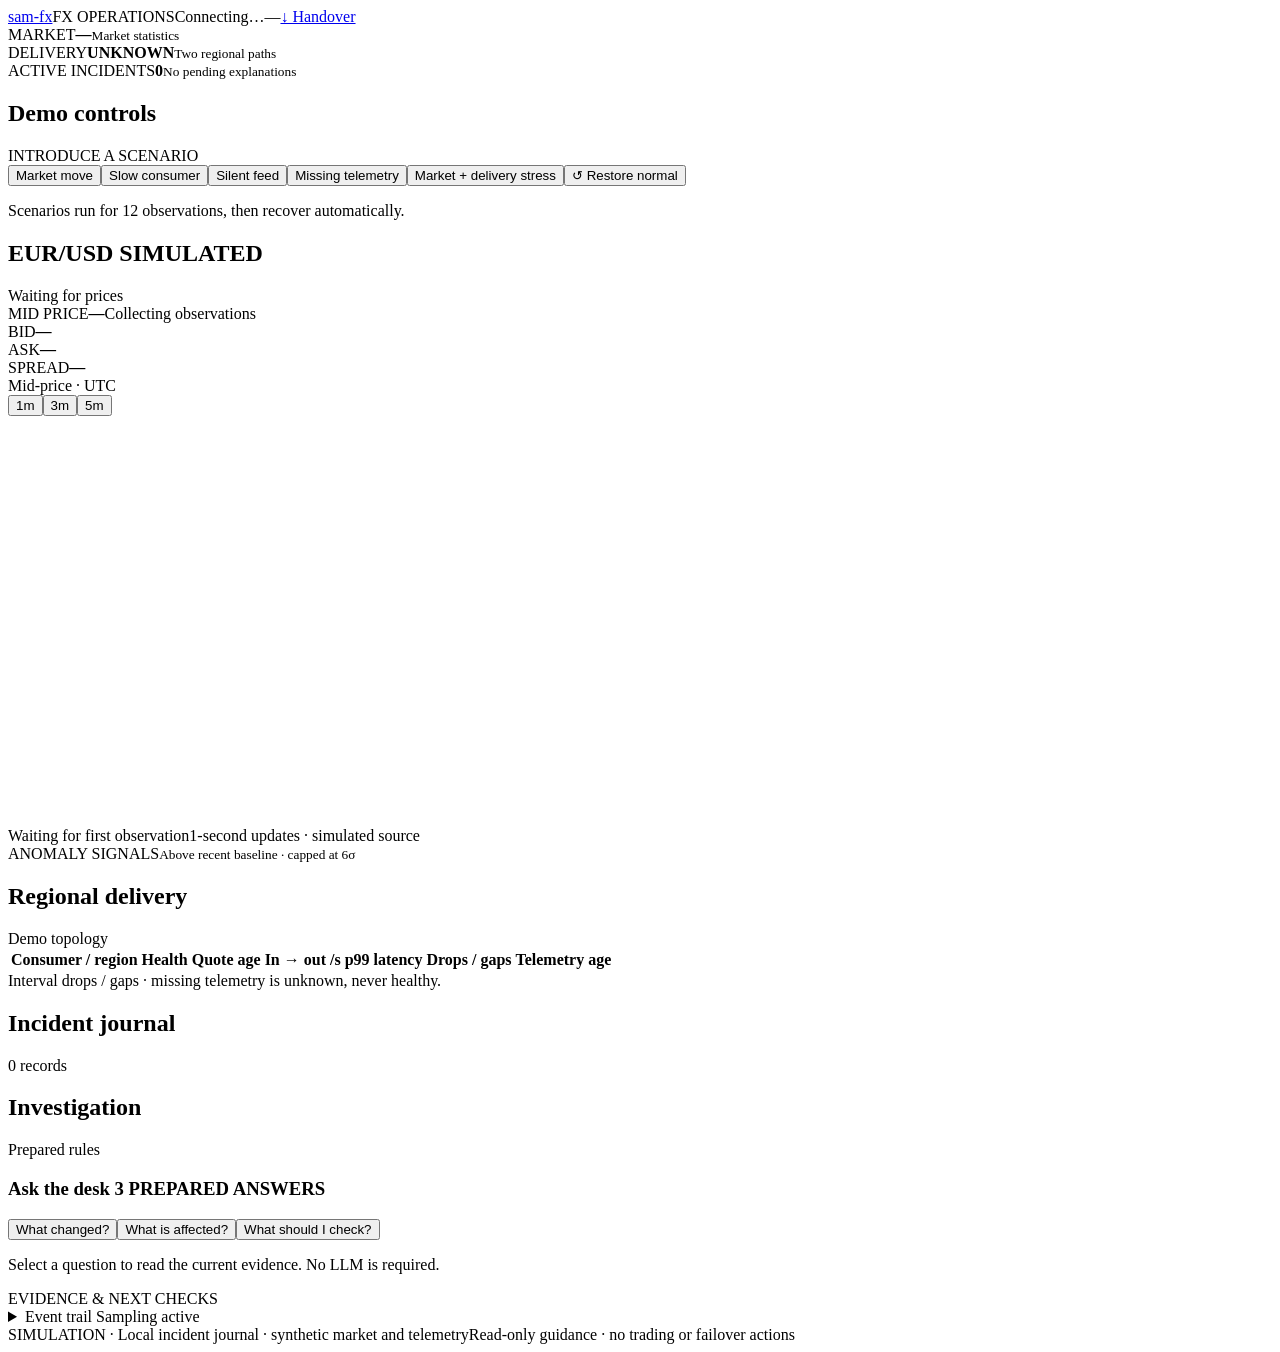
==== web/index.html @ f9de7f15 "Center operations dashboard on an updating FX price curve" ====
<!doctype html>
<html lang="en">
<head><meta charset="utf-8"><meta name="viewport" content="width=device-width,initial-scale=1"><title>sam-fx · operations</title><link rel="stylesheet" href="/assets/styles.css"><script src="/assets/chart.js" defer></script><script src="/assets/app.js" defer></script></head>
<body>
<header><a href="/" class="brand">sam-fx</a><span class="desk">FX OPERATIONS</span><span class="connection" id="connection">Connecting…</span><time id="clock">—</time><a class="button export" href="/api/handover" download>↓ Handover</a></header>
<main>
<div class="summary"><section><span class="label">MARKET</span><strong id="market-status">—</strong><small>Market statistics</small></section><section><span class="label">DELIVERY</span><strong id="service-status">UNKNOWN</strong><small>Two regional paths</small></section><section><span class="label">ACTIVE INCIDENTS</span><strong id="incident-count">0</strong><small id="investigations">No pending explanations</small></section></div>
<section class="scenarios panel" aria-label="Demo controls"><div class="scenario-heading"><h2>Demo controls</h2><span class="label">INTRODUCE A SCENARIO</span></div><div class="buttons"><button data-scenario="market">Market move</button><button data-scenario="infrastructure">Slow consumer</button><button data-scenario="feed_loss">Silent feed</button><button data-scenario="telemetry_loss">Missing telemetry</button><button data-scenario="capacity">Market + delivery stress</button><button id="recover" class="quiet">↺ Restore normal</button></div><p id="scenario-status" role="status">Scenarios run for 12 observations, then recover automatically.</p></section>
<div class="workspace">
<div class="market-column">
<section class="panel price-panel" aria-labelledby="price-title">
<div class="section-head"><h1 id="price-title">EUR/USD <span class="tag">SIMULATED</span></h1><span id="chart-status">Waiting for prices</span></div>
<div class="price-header"><div class="last-price"><span class="label">MID PRICE</span><strong id="mid">—</strong><span id="price-change">Collecting observations</span></div><div class="quotes"><div><span class="label">BID</span><strong id="bid">—</strong></div><div><span class="label">ASK</span><strong id="ask">—</strong></div><div><span class="label">SPREAD</span><strong id="spread">—</strong></div></div></div>
<div class="chart-toolbar"><span>Mid-price <span class="line-key"></span><span class="chart-unit"> · UTC</span></span><div class="buttons" aria-label="Chart time window"><button data-window="60" aria-pressed="false">1m</button><button data-window="180" aria-pressed="false">3m</button><button data-window="300" aria-pressed="true">5m</button></div></div>
<div class="chart-wrap"><svg id="chart" viewBox="0 0 900 290" role="img" aria-labelledby="chart-title chart-description"><title id="chart-title">Updating simulated EUR/USD mid-price</title><desc id="chart-description">One-second observations, last five minutes. Price history builds as the demo runs.</desc><defs><linearGradient id="price-fill" x1="0" y1="0" x2="0" y2="1"><stop offset="0%" stop-color="#00dcaa" stop-opacity=".13"/><stop offset="100%" stop-color="#00dcaa" stop-opacity="0"/></linearGradient></defs><g id="chart-grid"></g><path id="price-area" fill="url(#price-fill)"/><path id="price-path" fill="none" stroke="#00dcaa" stroke-width="1.8" vector-effect="non-scaling-stroke"/><g id="chart-last"></g><g id="chart-crosshair" hidden></g></svg><div id="chart-tooltip" role="status" hidden></div></div>
<div class="chart-footer"><span id="window-range">Waiting for first observation</span><span id="chart-coverage">1-second updates · simulated source</span></div>
<div class="signals"><div class="signals-title"><span class="label">ANOMALY SIGNALS</span><small>Above recent baseline · capped at 6σ</small></div><div id="stats"></div></div>
</section>
<section class="panel services"><div class="section-head"><h2>Regional delivery</h2><span>Demo topology</span></div><div class="table-scroll"><table><thead><tr><th>Consumer / region</th><th>Health</th><th>Quote age</th><th>In → out /s</th><th>p99 latency</th><th>Drops / gaps</th><th>Telemetry age</th></tr></thead><tbody id="services"></tbody></table></div><div class="table-note">Interval drops / gaps · missing telemetry is unknown, never healthy.</div></section>
<section class="panel incident-panel"><div class="section-head"><h2>Incident journal</h2><span id="journal-count">0 records</span></div><div id="incidents" class="incident-list"></div></section>
</div>
<aside class="panel investigation"><div class="section-head"><h2>Investigation</h2><span id="explanation-mode">Prepared rules</span></div><div class="chat"><h3>Ask the desk <span class="tag">3 PREPARED ANSWERS</span></h3><div class="buttons"><button data-question="changed">What changed?</button><button data-question="impact">What is affected?</button><button data-question="next">What should I check?</button></div><p id="chat-answer" aria-live="polite">Select a question to read the current evidence. No LLM is required.</p></div><div class="evidence-heading label">EVIDENCE & NEXT CHECKS</div><div id="evidence" class="evidence"></div></aside>
</div>

<details class="panel activity"><summary>Event trail <span id="timing">Sampling active</span></summary><ol id="timeline"></ol></details>
<footer><span>SIMULATION · Local incident journal · synthetic market and telemetry</span><span>Read-only guidance · no trading or failover actions</span></footer><p class="error" id="error" role="alert" hidden></p>
</main></body></html>
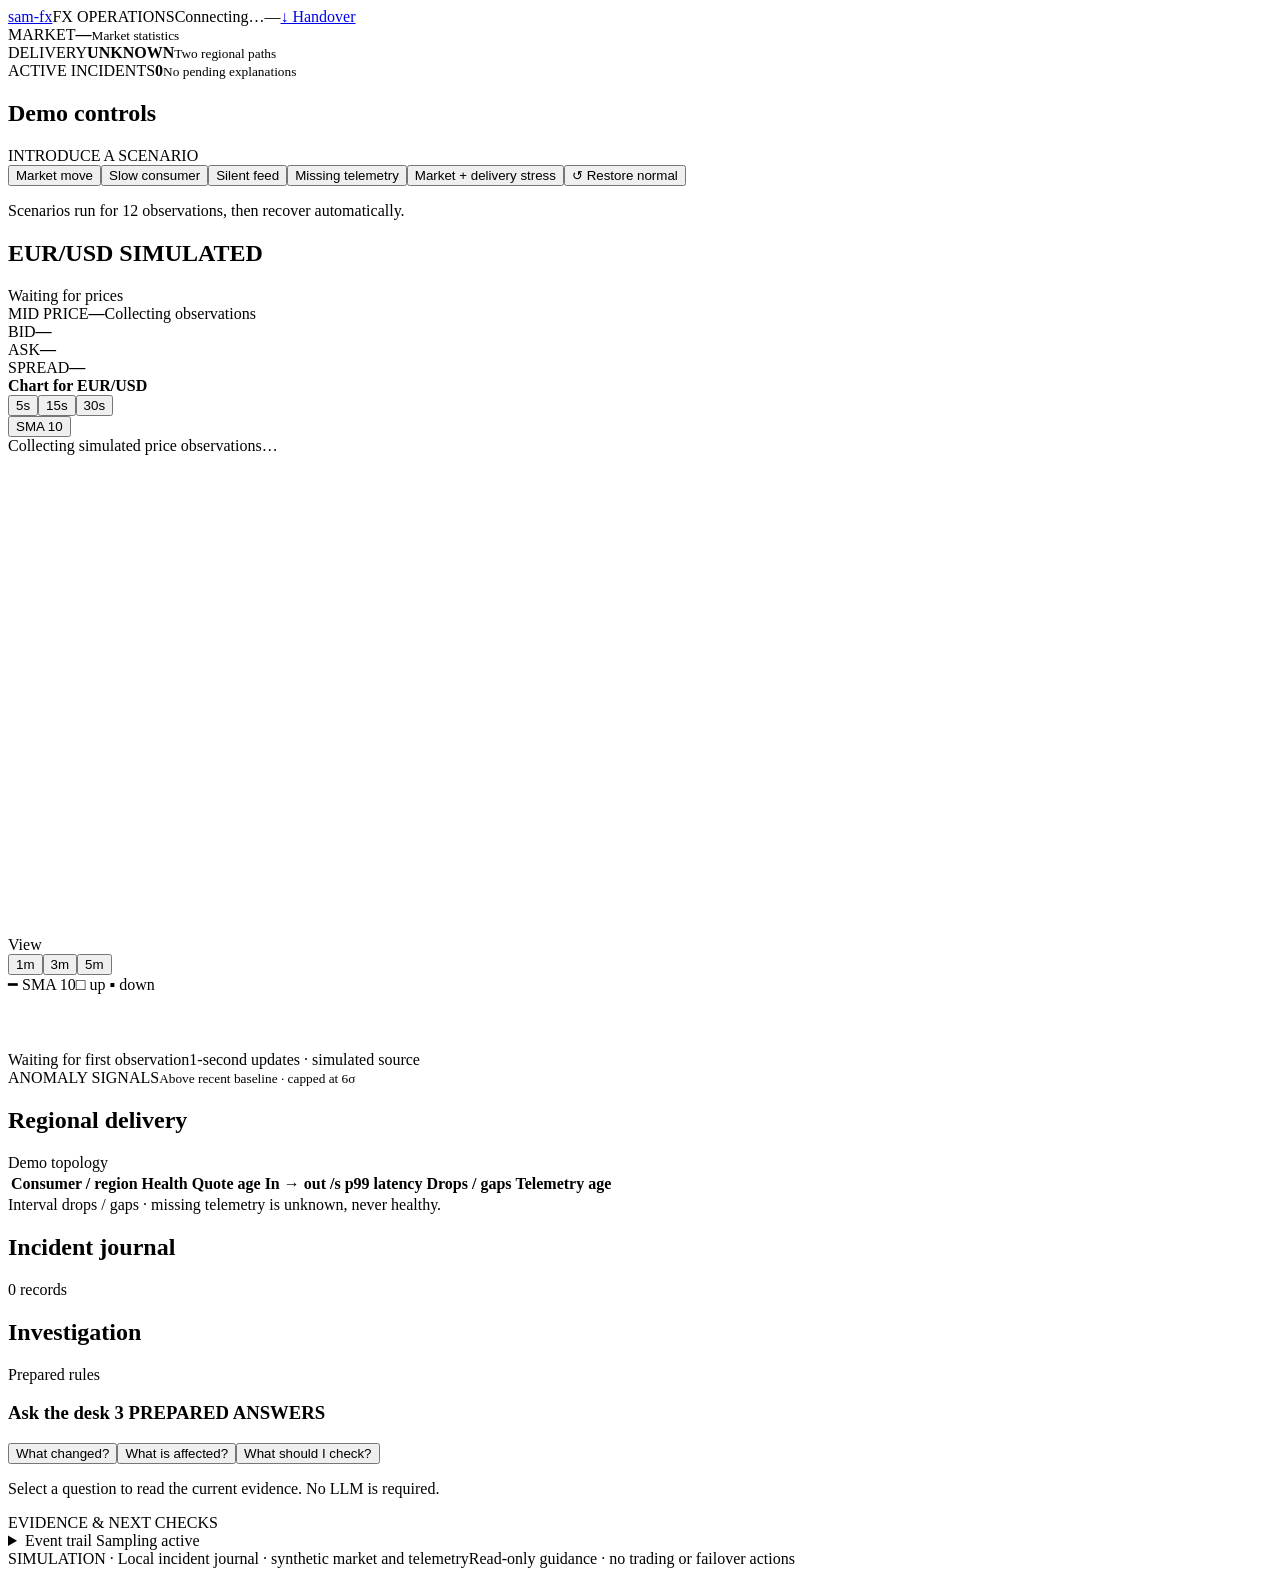
==== commit 6f972be3: "Style FX chart with blue OHLC candles and a compact trading toolbar" ====
--- a/web/index.html
+++ b/web/index.html
@@ -11,8 +11,13 @@
 <section class="panel price-panel" aria-labelledby="price-title">
 <div class="section-head"><h1 id="price-title">EUR/USD <span class="tag">SIMULATED</span></h1><span id="chart-status">Waiting for prices</span></div>
 <div class="price-header"><div class="last-price"><span class="label">MID PRICE</span><strong id="mid">—</strong><span id="price-change">Collecting observations</span></div><div class="quotes"><div><span class="label">BID</span><strong id="bid">—</strong></div><div><span class="label">ASK</span><strong id="ask">—</strong></div><div><span class="label">SPREAD</span><strong id="spread">—</strong></div></div></div>
-<div class="chart-toolbar"><span>Mid-price <span class="line-key"></span><span class="chart-unit"> · UTC</span></span><div class="buttons" aria-label="Chart time window"><button data-window="60" aria-pressed="false">1m</button><button data-window="180" aria-pressed="false">3m</button><button data-window="300" aria-pressed="true">5m</button></div></div>
-<div class="chart-wrap"><svg id="chart" viewBox="0 0 900 290" role="img" aria-labelledby="chart-title chart-description"><title id="chart-title">Updating simulated EUR/USD mid-price</title><desc id="chart-description">One-second observations, last five minutes. Price history builds as the demo runs.</desc><defs><linearGradient id="price-fill" x1="0" y1="0" x2="0" y2="1"><stop offset="0%" stop-color="#00dcaa" stop-opacity=".13"/><stop offset="100%" stop-color="#00dcaa" stop-opacity="0"/></linearGradient></defs><g id="chart-grid"></g><path id="price-area" fill="url(#price-fill)"/><path id="price-path" fill="none" stroke="#00dcaa" stroke-width="1.8" vector-effect="non-scaling-stroke"/><g id="chart-last"></g><g id="chart-crosshair" hidden></g></svg><div id="chart-tooltip" role="status" hidden></div></div>
+<div class="chart-terminal">
+<div class="chart-toolbar"><strong>Chart for EUR/USD</strong><div class="buttons" aria-label="Candle interval"><button data-interval="5" aria-pressed="true">5s</button><button data-interval="15" aria-pressed="false">15s</button><button data-interval="30" aria-pressed="false">30s</button></div><button id="chart-average" aria-pressed="true" title="Toggle the ten-candle simple moving average">SMA 10</button></div>
+<div class="chart-range" id="chart-range">Collecting simulated price observations…</div>
+<div class="chart-wrap"><svg id="chart" viewBox="0 0 900 340" role="img" aria-labelledby="chart-title chart-description"><title id="chart-title">Updating simulated EUR/USD candlestick chart</title><desc id="chart-description">Five-second candles aggregate observed simulated mid-prices. The last candle is forming.</desc><g id="chart-grid"></g><g id="chart-candles"></g><path id="price-path" fill="none" stroke="#287ce0" stroke-width="1" vector-effect="non-scaling-stroke"/><g id="chart-last"></g><g id="chart-crosshair" hidden></g></svg><div id="chart-tooltip" role="status" hidden></div></div>
+<div class="chart-navigation"><span>View</span><div class="buttons" aria-label="Chart time window"><button data-window="60" aria-pressed="false">1m</button><button data-window="180" aria-pressed="false">3m</button><button data-window="300" aria-pressed="true">5m</button></div><span class="average-key" id="chart-average-key">━ SMA 10</span><span class="candle-key">□ up ▪ down</span></div>
+<svg id="chart-overview" viewBox="0 0 1000 42" preserveAspectRatio="none" aria-label="Collected price history and selected trailing window" role="img"></svg>
+</div>
 <div class="chart-footer"><span id="window-range">Waiting for first observation</span><span id="chart-coverage">1-second updates · simulated source</span></div>
 <div class="signals"><div class="signals-title"><span class="label">ANOMALY SIGNALS</span><small>Above recent baseline · capped at 6σ</small></div><div id="stats"></div></div>
 </section>
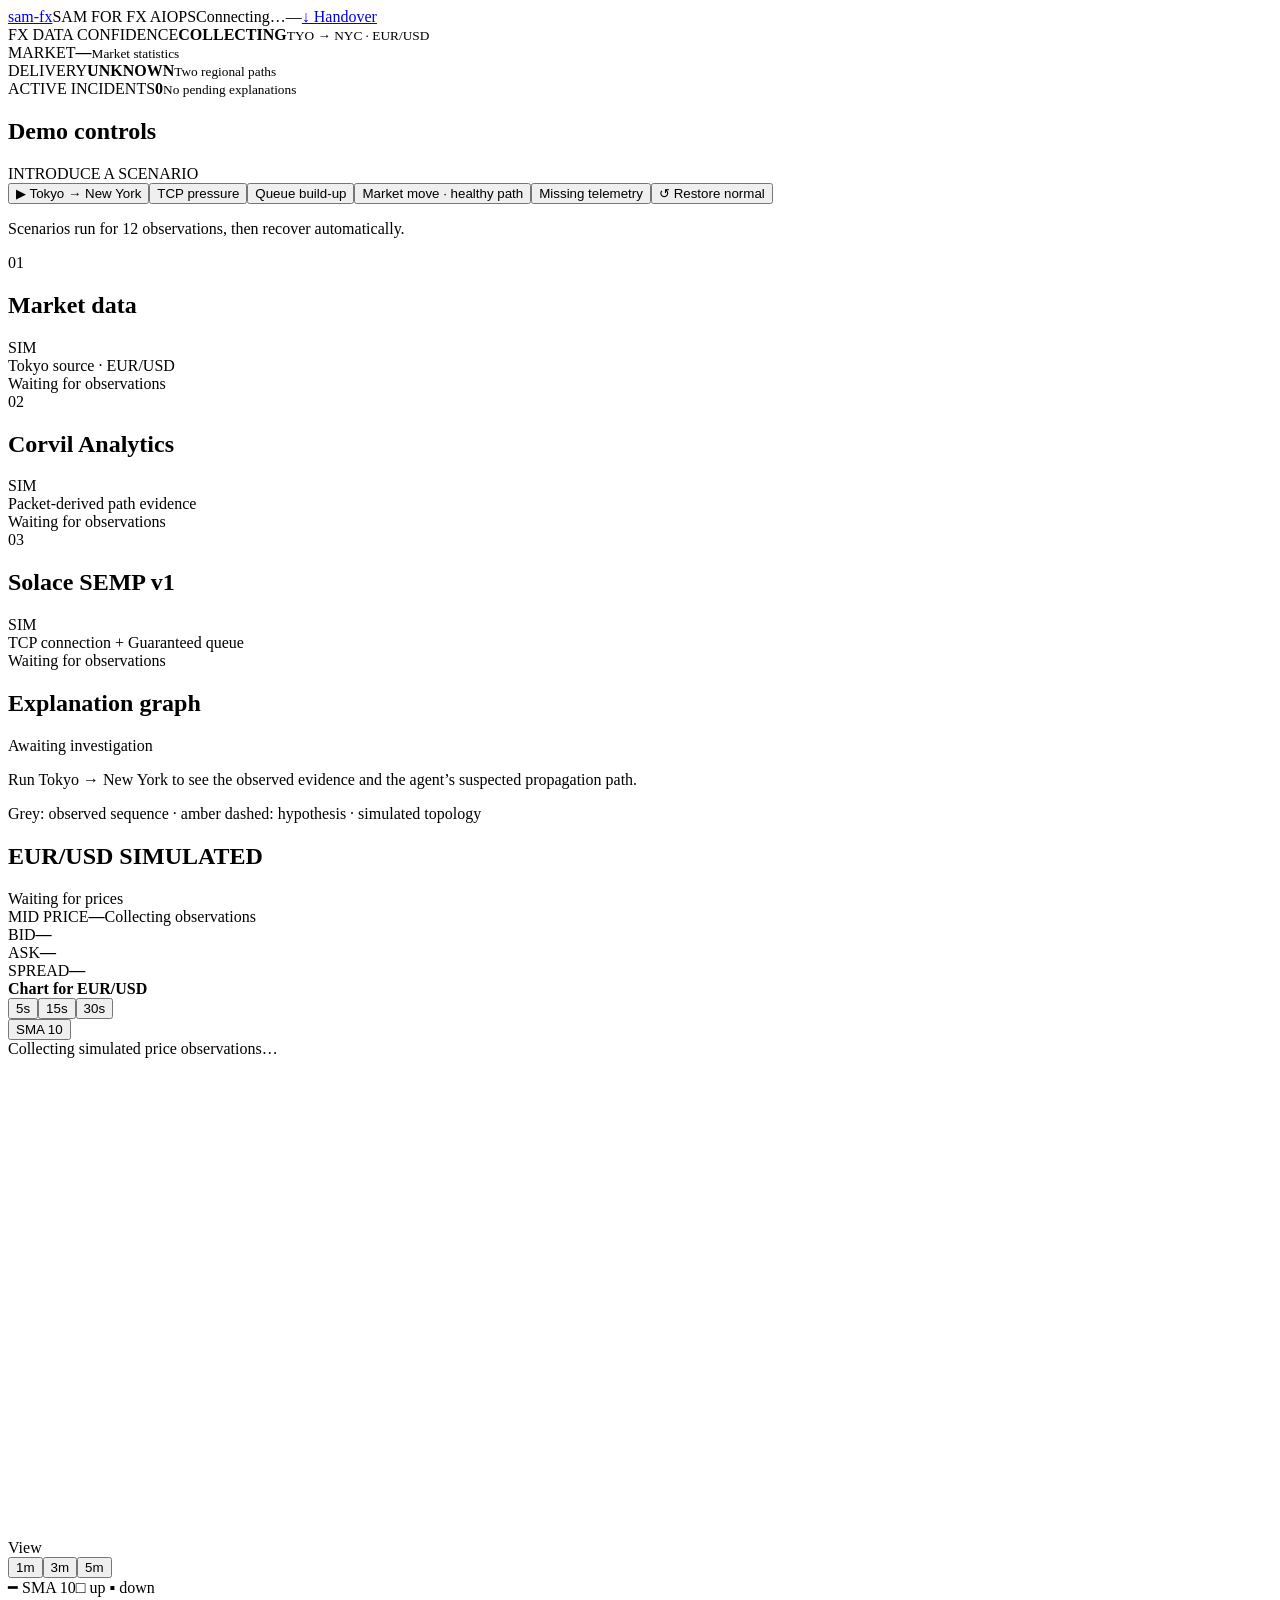
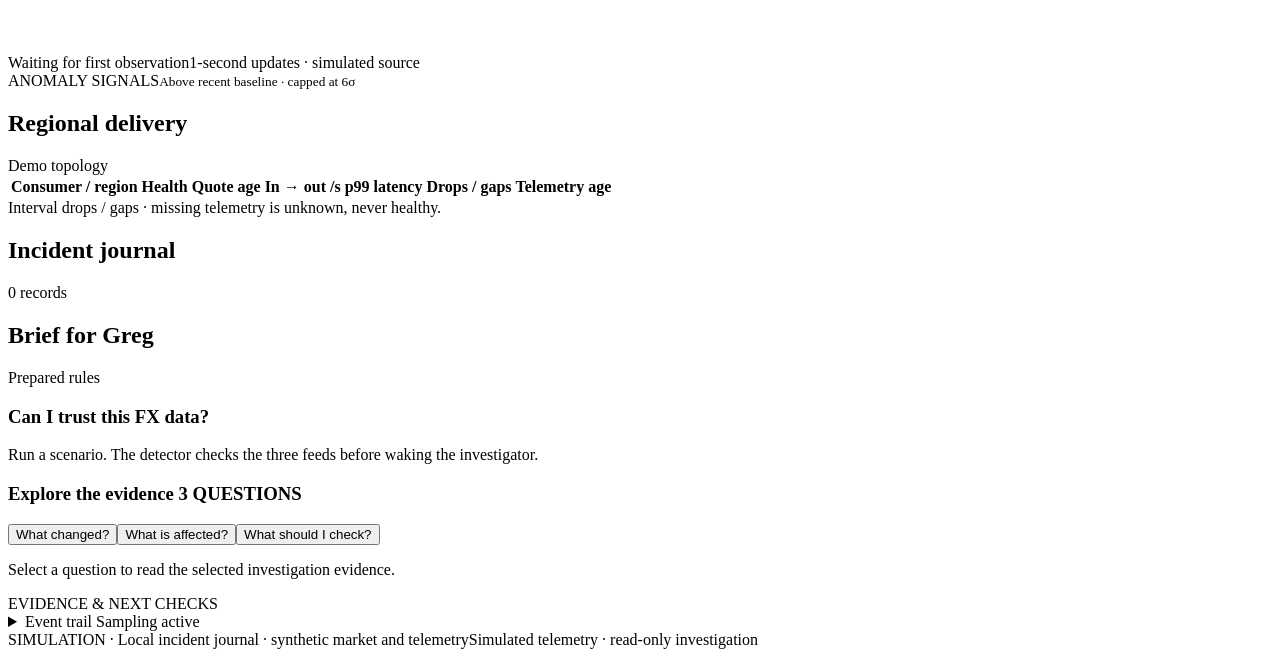
==== commit 4cb81ac8: "Add FX AIOps confidence detection, source feeds and LLM investigation" ====
--- a/web/index.html
+++ b/web/index.html
@@ -1,13 +1,19 @@
 <!doctype html>
 <html lang="en">
-<head><meta charset="utf-8"><meta name="viewport" content="width=device-width,initial-scale=1"><title>sam-fx · operations</title><link rel="stylesheet" href="/assets/styles.css"><script src="/assets/chart.js" defer></script><script src="/assets/app.js" defer></script></head>
+<head><meta charset="utf-8"><meta name="viewport" content="width=device-width,initial-scale=1"><title>sam-fx · operations</title><link rel="stylesheet" href="/assets/styles.css"><script src="/assets/chart.js" defer></script><script src="/assets/aiops.js" defer></script><script src="/assets/app.js" defer></script></head>
 <body>
-<header><a href="/" class="brand">sam-fx</a><span class="desk">FX OPERATIONS</span><span class="connection" id="connection">Connecting…</span><time id="clock">—</time><a class="button export" href="/api/handover" download>↓ Handover</a></header>
+<header><a href="/" class="brand">sam-fx</a><span class="desk">SAM FOR FX AIOPS</span><span class="connection" id="connection">Connecting…</span><time id="clock">—</time><a class="button export" href="/api/handover" download>↓ Handover</a></header>
 <main>
-<div class="summary"><section><span class="label">MARKET</span><strong id="market-status">—</strong><small>Market statistics</small></section><section><span class="label">DELIVERY</span><strong id="service-status">UNKNOWN</strong><small>Two regional paths</small></section><section><span class="label">ACTIVE INCIDENTS</span><strong id="incident-count">0</strong><small id="investigations">No pending explanations</small></section></div>
-<section class="scenarios panel" aria-label="Demo controls"><div class="scenario-heading"><h2>Demo controls</h2><span class="label">INTRODUCE A SCENARIO</span></div><div class="buttons"><button data-scenario="market">Market move</button><button data-scenario="infrastructure">Slow consumer</button><button data-scenario="feed_loss">Silent feed</button><button data-scenario="telemetry_loss">Missing telemetry</button><button data-scenario="capacity">Market + delivery stress</button><button id="recover" class="quiet">↺ Restore normal</button></div><p id="scenario-status" role="status">Scenarios run for 12 observations, then recover automatically.</p></section>
+<div class="summary"><section class="confidence-summary"><span class="label">FX DATA CONFIDENCE</span><strong id="data-confidence">COLLECTING</strong><small id="confidence-detail">TYO → NYC · EUR/USD</small></section><section><span class="label">MARKET</span><strong id="market-status">—</strong><small>Market statistics</small></section><section><span class="label">DELIVERY</span><strong id="service-status">UNKNOWN</strong><small>Two regional paths</small></section><section><span class="label">ACTIVE INCIDENTS</span><strong id="incident-count">0</strong><small id="investigations">No pending explanations</small></section></div>
+<section class="scenarios panel" aria-label="Demo controls"><div class="scenario-heading"><h2>Demo controls</h2><span class="label">INTRODUCE A SCENARIO</span></div><div class="buttons"><button data-scenario="tokyo_burst" class="primary-scenario">▶ Tokyo → New York</button><button data-scenario="tcp_pressure">TCP pressure</button><button data-scenario="queue_pressure">Queue build-up</button><button data-scenario="market_only">Market move · healthy path</button><button data-scenario="aiops_unknown">Missing telemetry</button><button id="recover" class="quiet">↺ Restore normal</button></div><p id="scenario-status" role="status">Scenarios run for 12 observations, then recover automatically.</p></section>
 <div class="workspace">
+<aside class="feed-column" aria-label="Three simulated source feeds">
+<section class="panel feed-box"><div class="feed-title"><span class="feed-number">01</span><h2>Market data</h2><span class="tag">SIM</span></div><div class="feed-subtitle">Tokyo source · EUR/USD</div><div id="market-feed"></div><div class="feed-foot" id="market-feed-age">Waiting for observations</div></section>
+<section class="panel feed-box"><div class="feed-title"><span class="feed-number">02</span><h2>Corvil Analytics</h2><span class="tag">SIM</span></div><div class="feed-subtitle">Packet-derived path evidence</div><div id="corvil-feed"></div><div class="feed-foot" id="corvil-feed-age">Waiting for observations</div></section>
+<section class="panel feed-box semp-feed"><div class="feed-title"><span class="feed-number">03</span><h2>Solace SEMP v1</h2><span class="tag">SIM</span></div><div class="feed-subtitle">TCP connection + Guaranteed queue</div><div id="semp-feed"></div><div class="feed-foot" id="semp-feed-age">Waiting for observations</div></section>
+</aside>
 <div class="market-column">
+<section class="panel graph-panel"><div class="section-head"><h2>Explanation graph</h2><span id="graph-mode">Awaiting investigation</span></div><div id="explanation-graph" class="explanation-graph"><p>Run Tokyo → New York to see the observed evidence and the agent’s suspected propagation path.</p></div><div class="graph-note">Grey: observed sequence · amber dashed: hypothesis · simulated topology</div></section>
 <section class="panel price-panel" aria-labelledby="price-title">
 <div class="section-head"><h1 id="price-title">EUR/USD <span class="tag">SIMULATED</span></h1><span id="chart-status">Waiting for prices</span></div>
 <div class="price-header"><div class="last-price"><span class="label">MID PRICE</span><strong id="mid">—</strong><span id="price-change">Collecting observations</span></div><div class="quotes"><div><span class="label">BID</span><strong id="bid">—</strong></div><div><span class="label">ASK</span><strong id="ask">—</strong></div><div><span class="label">SPREAD</span><strong id="spread">—</strong></div></div></div>
@@ -21,12 +27,13 @@
 <div class="chart-footer"><span id="window-range">Waiting for first observation</span><span id="chart-coverage">1-second updates · simulated source</span></div>
 <div class="signals"><div class="signals-title"><span class="label">ANOMALY SIGNALS</span><small>Above recent baseline · capped at 6σ</small></div><div id="stats"></div></div>
 </section>
+
 <section class="panel services"><div class="section-head"><h2>Regional delivery</h2><span>Demo topology</span></div><div class="table-scroll"><table><thead><tr><th>Consumer / region</th><th>Health</th><th>Quote age</th><th>In → out /s</th><th>p99 latency</th><th>Drops / gaps</th><th>Telemetry age</th></tr></thead><tbody id="services"></tbody></table></div><div class="table-note">Interval drops / gaps · missing telemetry is unknown, never healthy.</div></section>
 <section class="panel incident-panel"><div class="section-head"><h2>Incident journal</h2><span id="journal-count">0 records</span></div><div id="incidents" class="incident-list"></div></section>
 </div>
-<aside class="panel investigation"><div class="section-head"><h2>Investigation</h2><span id="explanation-mode">Prepared rules</span></div><div class="chat"><h3>Ask the desk <span class="tag">3 PREPARED ANSWERS</span></h3><div class="buttons"><button data-question="changed">What changed?</button><button data-question="impact">What is affected?</button><button data-question="next">What should I check?</button></div><p id="chat-answer" aria-live="polite">Select a question to read the current evidence. No LLM is required.</p></div><div class="evidence-heading label">EVIDENCE & NEXT CHECKS</div><div id="evidence" class="evidence"></div></aside>
+<aside class="panel investigation"><div class="section-head"><h2>Brief for Greg</h2><span id="explanation-mode">Prepared rules</span></div><div id="greg-brief" class="greg-brief"><h3>Can I trust this FX data?</h3><p>Run a scenario. The detector checks the three feeds before waking the investigator.</p></div><div class="chat"><h3>Explore the evidence <span class="tag">3 QUESTIONS</span></h3><div class="buttons"><button data-question="changed">What changed?</button><button data-question="impact">What is affected?</button><button data-question="next">What should I check?</button></div><p id="chat-answer" aria-live="polite">Select a question to read the selected investigation evidence.</p></div><div class="evidence-heading label">EVIDENCE & NEXT CHECKS</div><div id="evidence" class="evidence"></div></aside>
 </div>
 
 <details class="panel activity"><summary>Event trail <span id="timing">Sampling active</span></summary><ol id="timeline"></ol></details>
-<footer><span>SIMULATION · Local incident journal · synthetic market and telemetry</span><span>Read-only guidance · no trading or failover actions</span></footer><p class="error" id="error" role="alert" hidden></p>
+<footer><span>SIMULATION · Local incident journal · synthetic market and telemetry</span><span>Simulated telemetry · read-only investigation</span></footer><p class="error" id="error" role="alert" hidden></p>
 </main></body></html>
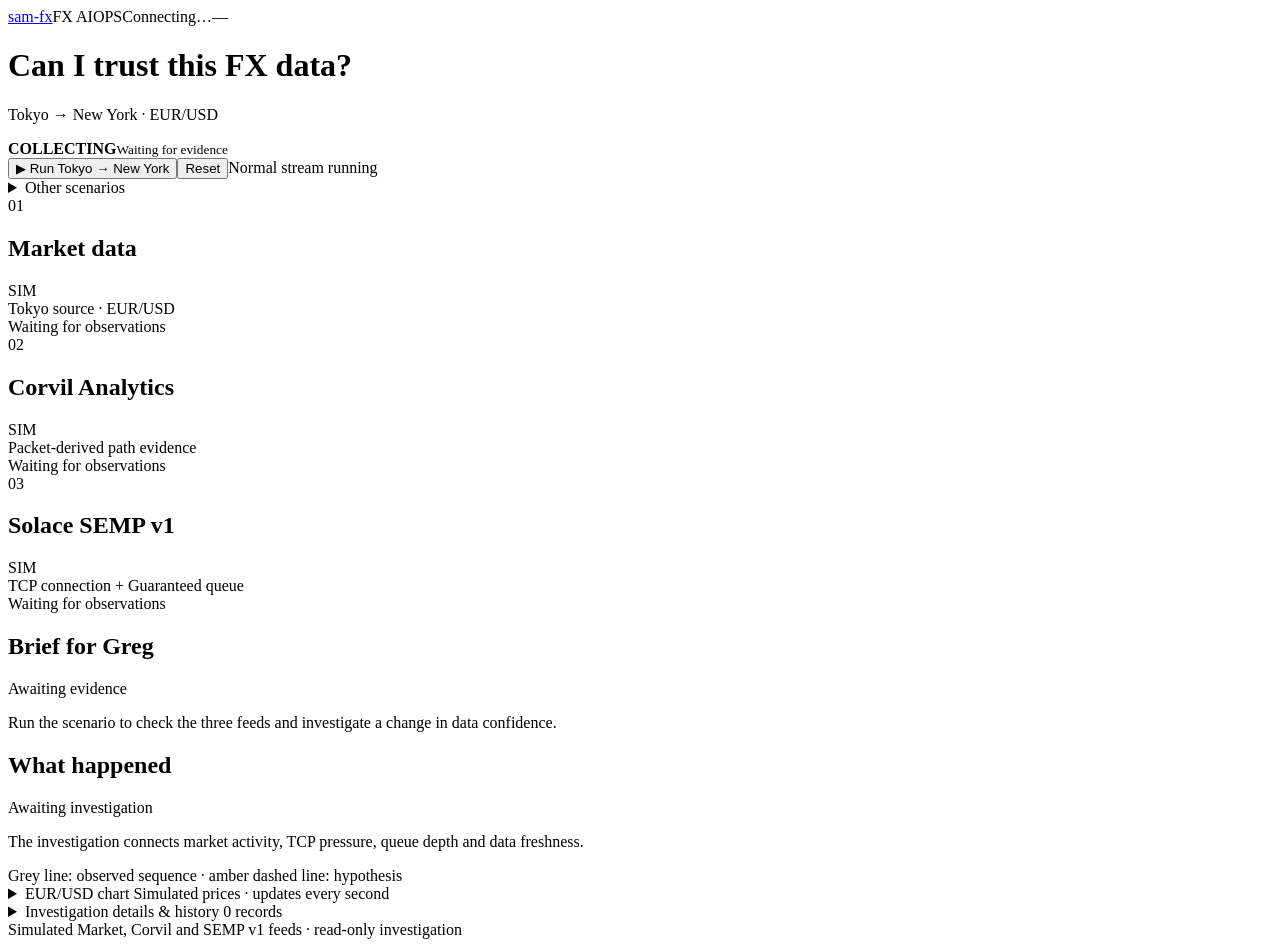
==== commit bee527d4: "Simplify FX AIOps around three feeds and investigation brief" ====
--- a/web/index.html
+++ b/web/index.html
@@ -1,19 +1,23 @@
 <!doctype html>
 <html lang="en">
-<head><meta charset="utf-8"><meta name="viewport" content="width=device-width,initial-scale=1"><title>sam-fx · operations</title><link rel="stylesheet" href="/assets/styles.css"><script src="/assets/chart.js" defer></script><script src="/assets/aiops.js" defer></script><script src="/assets/app.js" defer></script></head>
+<head><meta charset="utf-8"><meta name="viewport" content="width=device-width,initial-scale=1"><title>sam-fx · AIOps</title><link rel="stylesheet" href="/assets/styles.css"><script src="/assets/chart.js" defer></script><script src="/assets/aiops.js" defer></script><script src="/assets/app.js" defer></script></head>
 <body>
-<header><a href="/" class="brand">sam-fx</a><span class="desk">SAM FOR FX AIOPS</span><span class="connection" id="connection">Connecting…</span><time id="clock">—</time><a class="button export" href="/api/handover" download>↓ Handover</a></header>
+<header><a href="/" class="brand">sam-fx</a><span class="desk">FX AIOPS</span><span class="connection" id="connection">Connecting…</span><time id="clock">—</time></header>
 <main>
-<div class="summary"><section class="confidence-summary"><span class="label">FX DATA CONFIDENCE</span><strong id="data-confidence">COLLECTING</strong><small id="confidence-detail">TYO → NYC · EUR/USD</small></section><section><span class="label">MARKET</span><strong id="market-status">—</strong><small>Market statistics</small></section><section><span class="label">DELIVERY</span><strong id="service-status">UNKNOWN</strong><small>Two regional paths</small></section><section><span class="label">ACTIVE INCIDENTS</span><strong id="incident-count">0</strong><small id="investigations">No pending explanations</small></section></div>
-<section class="scenarios panel" aria-label="Demo controls"><div class="scenario-heading"><h2>Demo controls</h2><span class="label">INTRODUCE A SCENARIO</span></div><div class="buttons"><button data-scenario="tokyo_burst" class="primary-scenario">▶ Tokyo → New York</button><button data-scenario="tcp_pressure">TCP pressure</button><button data-scenario="queue_pressure">Queue build-up</button><button data-scenario="market_only">Market move · healthy path</button><button data-scenario="aiops_unknown">Missing telemetry</button><button id="recover" class="quiet">↺ Restore normal</button></div><p id="scenario-status" role="status">Scenarios run for 12 observations, then recover automatically.</p></section>
+<div class="page-heading"><div><h1>Can I trust this FX data?</h1><p>Tokyo → New York · EUR/USD</p></div><div class="confidence-summary"><strong id="data-confidence">COLLECTING</strong><small id="confidence-detail">Waiting for evidence</small></div></div>
+<section class="scenarios" aria-label="Demo controls"><div class="scenario-main"><button data-scenario="tokyo_burst" class="primary-scenario">▶ Run Tokyo → New York</button><button id="recover" class="quiet">Reset</button><span id="scenario-status" role="status">Normal stream running</span></div><details class="other-scenarios"><summary>Other scenarios</summary><div class="buttons"><button data-scenario="tcp_pressure">TCP pressure</button><button data-scenario="queue_pressure">Queue build-up</button><button data-scenario="market_only">Market move · healthy path</button><button data-scenario="aiops_unknown">Missing telemetry</button></div></details></section>
 <div class="workspace">
 <aside class="feed-column" aria-label="Three simulated source feeds">
 <section class="panel feed-box"><div class="feed-title"><span class="feed-number">01</span><h2>Market data</h2><span class="tag">SIM</span></div><div class="feed-subtitle">Tokyo source · EUR/USD</div><div id="market-feed"></div><div class="feed-foot" id="market-feed-age">Waiting for observations</div></section>
 <section class="panel feed-box"><div class="feed-title"><span class="feed-number">02</span><h2>Corvil Analytics</h2><span class="tag">SIM</span></div><div class="feed-subtitle">Packet-derived path evidence</div><div id="corvil-feed"></div><div class="feed-foot" id="corvil-feed-age">Waiting for observations</div></section>
 <section class="panel feed-box semp-feed"><div class="feed-title"><span class="feed-number">03</span><h2>Solace SEMP v1</h2><span class="tag">SIM</span></div><div class="feed-subtitle">TCP connection + Guaranteed queue</div><div id="semp-feed"></div><div class="feed-foot" id="semp-feed-age">Waiting for observations</div></section>
 </aside>
-<div class="market-column">
-<section class="panel graph-panel"><div class="section-head"><h2>Explanation graph</h2><span id="graph-mode">Awaiting investigation</span></div><div id="explanation-graph" class="explanation-graph"><p>Run Tokyo → New York to see the observed evidence and the agent’s suspected propagation path.</p></div><div class="graph-note">Grey: observed sequence · amber dashed: hypothesis · simulated topology</div></section>
+
+<div class="main-column">
+<section class="panel investigation"><div class="section-head"><h2>Brief for Greg</h2><span id="explanation-mode">Awaiting evidence</span></div><div id="greg-brief" class="greg-brief"><p>Run the scenario to check the three feeds and investigate a change in data confidence.</p></div>
+<div class="graph-panel"><div class="section-head"><h2>What happened</h2><span id="graph-mode">Awaiting investigation</span></div><div id="explanation-graph" class="explanation-graph"><p>The investigation connects market activity, TCP pressure, queue depth and data freshness.</p></div><div class="graph-note">Grey line: observed sequence · amber dashed line: hypothesis</div></div>
+</section>
+<details class="panel secondary-panel"><summary>EUR/USD chart <span>Simulated prices · updates every second</span></summary>
 <section class="panel price-panel" aria-labelledby="price-title">
 <div class="section-head"><h1 id="price-title">EUR/USD <span class="tag">SIMULATED</span></h1><span id="chart-status">Waiting for prices</span></div>
 <div class="price-header"><div class="last-price"><span class="label">MID PRICE</span><strong id="mid">—</strong><span id="price-change">Collecting observations</span></div><div class="quotes"><div><span class="label">BID</span><strong id="bid">—</strong></div><div><span class="label">ASK</span><strong id="ask">—</strong></div><div><span class="label">SPREAD</span><strong id="spread">—</strong></div></div></div>
@@ -25,15 +29,19 @@
 <svg id="chart-overview" viewBox="0 0 1000 42" preserveAspectRatio="none" aria-label="Collected price history and selected trailing window" role="img"></svg>
 </div>
 <div class="chart-footer"><span id="window-range">Waiting for first observation</span><span id="chart-coverage">1-second updates · simulated source</span></div>
-<div class="signals"><div class="signals-title"><span class="label">ANOMALY SIGNALS</span><small>Above recent baseline · capped at 6σ</small></div><div id="stats"></div></div>
+<div class="signals"><div class="signals-title"><span class="label">MARKET SIGNALS</span><small>Above recent baseline · capped at 6σ</small></div><div id="stats"></div></div>
 </section>
 
+
+</details>
+<details class="panel secondary-panel"><summary>Investigation details & history <span id="journal-count">0 records</span></summary>
+<div class="chat"><h3>Ask about this investigation</h3><div class="buttons"><button data-question="changed">What changed?</button><button data-question="impact">What is affected?</button><button data-question="next">What should I check?</button></div><p id="chat-answer" aria-live="polite">Choose a question to explore the evidence.</p></div><div id="evidence" class="evidence"></div>
 <section class="panel services"><div class="section-head"><h2>Regional delivery</h2><span>Demo topology</span></div><div class="table-scroll"><table><thead><tr><th>Consumer / region</th><th>Health</th><th>Quote age</th><th>In → out /s</th><th>p99 latency</th><th>Drops / gaps</th><th>Telemetry age</th></tr></thead><tbody id="services"></tbody></table></div><div class="table-note">Interval drops / gaps · missing telemetry is unknown, never healthy.</div></section>
-<section class="panel incident-panel"><div class="section-head"><h2>Incident journal</h2><span id="journal-count">0 records</span></div><div id="incidents" class="incident-list"></div></section>
-</div>
-<aside class="panel investigation"><div class="section-head"><h2>Brief for Greg</h2><span id="explanation-mode">Prepared rules</span></div><div id="greg-brief" class="greg-brief"><h3>Can I trust this FX data?</h3><p>Run a scenario. The detector checks the three feeds before waking the investigator.</p></div><div class="chat"><h3>Explore the evidence <span class="tag">3 QUESTIONS</span></h3><div class="buttons"><button data-question="changed">What changed?</button><button data-question="impact">What is affected?</button><button data-question="next">What should I check?</button></div><p id="chat-answer" aria-live="polite">Select a question to read the selected investigation evidence.</p></div><div class="evidence-heading label">EVIDENCE & NEXT CHECKS</div><div id="evidence" class="evidence"></div></aside>
-</div>
+<section class="panel incident-panel"><div class="section-head"><h2>Incident journal</h2></div><div id="incidents" class="incident-list"></div></section>
 
-<details class="panel activity"><summary>Event trail <span id="timing">Sampling active</span></summary><ol id="timeline"></ol></details>
-<footer><span>SIMULATION · Local incident journal · synthetic market and telemetry</span><span>Simulated telemetry · read-only investigation</span></footer><p class="error" id="error" role="alert" hidden></p>
+<details class="activity"><summary>Event trail <span id="timing">Sampling active</span></summary><ol id="timeline"></ol></details>
+<div class="diagnostics"><span>Market <strong id="market-status">—</strong></span><span>Delivery <strong id="service-status">UNKNOWN</strong></span><span>Active incidents <strong id="incident-count">0</strong></span><span id="investigations">No pending explanations</span><a class="button export" href="/api/handover" download>↓ Export handover</a></div>
+</details>
+</div></div>
+<footer>Simulated Market, Corvil and SEMP v1 feeds · read-only investigation</footer><p class="error" id="error" role="alert" hidden></p>
 </main></body></html>
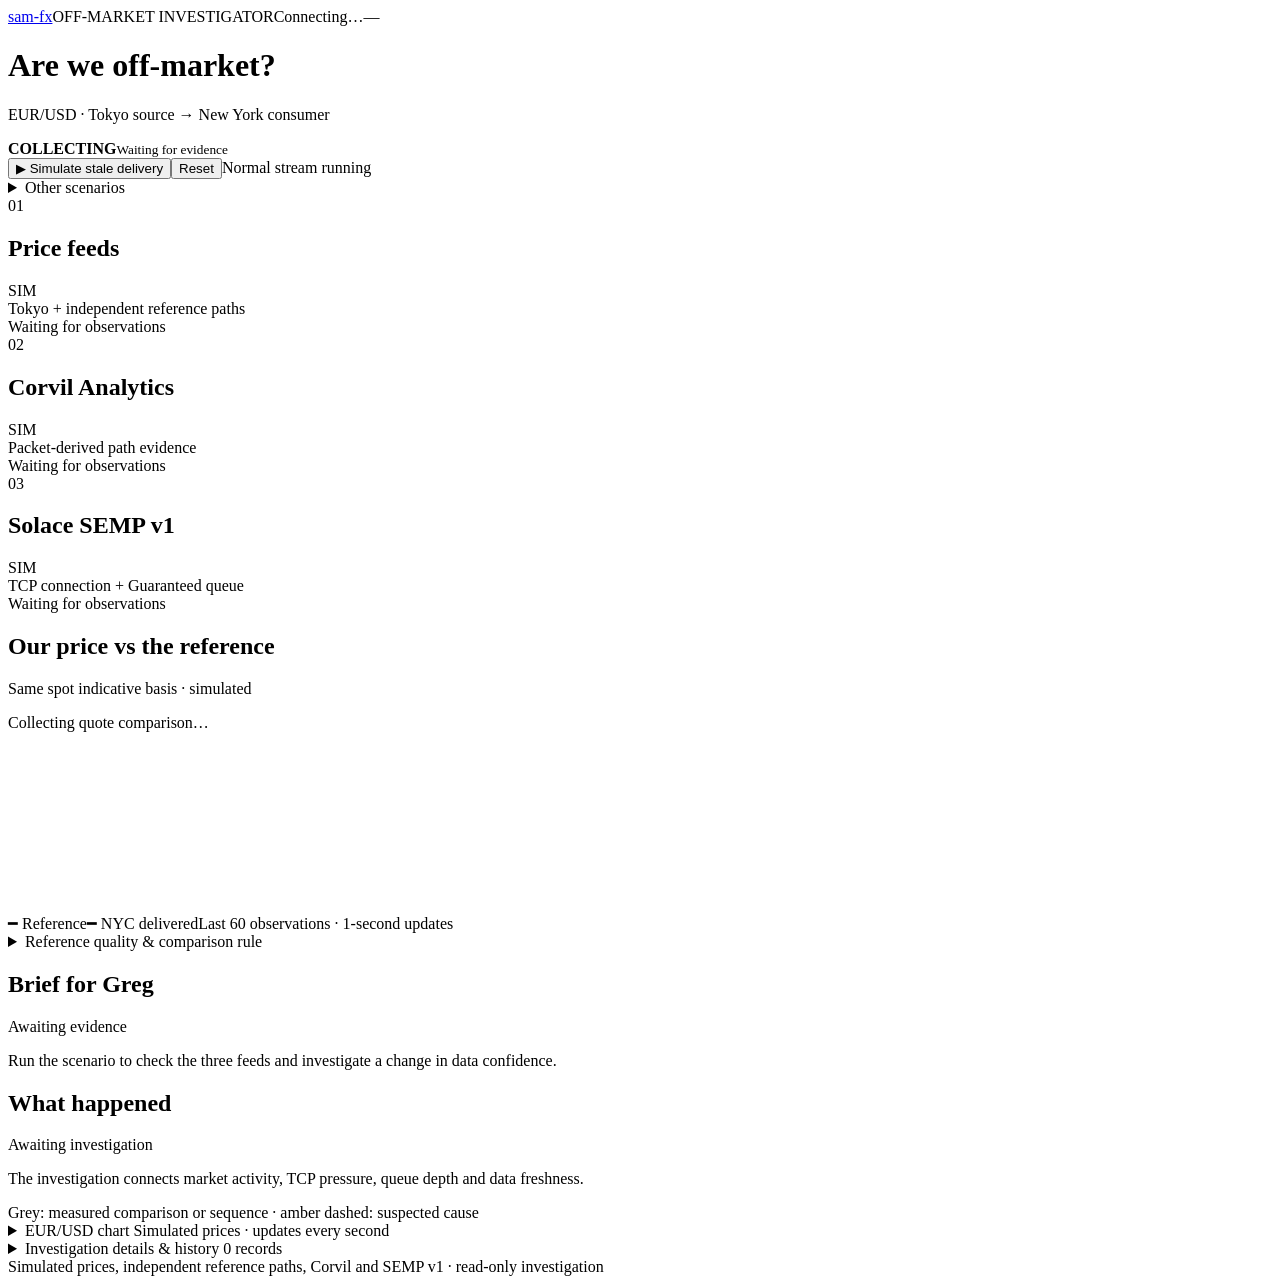
==== commit d70dac93: "Detect off-market FX quotes against independent reference consensus" ====
--- a/web/index.html
+++ b/web/index.html
@@ -1,21 +1,22 @@
 <!doctype html>
 <html lang="en">
-<head><meta charset="utf-8"><meta name="viewport" content="width=device-width,initial-scale=1"><title>sam-fx · AIOps</title><link rel="stylesheet" href="/assets/styles.css"><script src="/assets/chart.js" defer></script><script src="/assets/aiops.js" defer></script><script src="/assets/app.js" defer></script></head>
+<head><meta charset="utf-8"><meta name="viewport" content="width=device-width,initial-scale=1"><title>sam-fx · off-market investigator</title><link rel="stylesheet" href="/assets/styles.css"><script src="/assets/chart.js" defer></script><script src="/assets/aiops.js" defer></script><script src="/assets/offmarket.js" defer></script><script src="/assets/app.js" defer></script></head>
 <body>
-<header><a href="/" class="brand">sam-fx</a><span class="desk">FX AIOPS</span><span class="connection" id="connection">Connecting…</span><time id="clock">—</time></header>
+<header><a href="/" class="brand">sam-fx</a><span class="desk">OFF-MARKET INVESTIGATOR</span><span class="connection" id="connection">Connecting…</span><time id="clock">—</time></header>
 <main>
-<div class="page-heading"><div><h1>Can I trust this FX data?</h1><p>Tokyo → New York · EUR/USD</p></div><div class="confidence-summary"><strong id="data-confidence">COLLECTING</strong><small id="confidence-detail">Waiting for evidence</small></div></div>
-<section class="scenarios" aria-label="Demo controls"><div class="scenario-main"><button data-scenario="tokyo_burst" class="primary-scenario">▶ Run Tokyo → New York</button><button id="recover" class="quiet">Reset</button><span id="scenario-status" role="status">Normal stream running</span></div><details class="other-scenarios"><summary>Other scenarios</summary><div class="buttons"><button data-scenario="tcp_pressure">TCP pressure</button><button data-scenario="queue_pressure">Queue build-up</button><button data-scenario="market_only">Market move · healthy path</button><button data-scenario="aiops_unknown">Missing telemetry</button></div></details></section>
+<div class="page-heading"><div><h1>Are we off-market?</h1><p>EUR/USD · Tokyo source → New York consumer</p></div><div class="confidence-summary"><strong id="data-confidence">COLLECTING</strong><small id="confidence-detail">Waiting for evidence</small></div></div>
+<section class="scenarios" aria-label="Demo controls"><div class="scenario-main"><button data-scenario="offmarket_stale" class="primary-scenario">▶ Simulate stale delivery</button><button id="recover" class="quiet">Reset</button><span id="scenario-status" role="status">Normal stream running</span></div><details class="other-scenarios"><summary>Other scenarios</summary><div class="buttons"><button data-scenario="offmarket_source">Source divergence</button><button data-scenario="market_reprice">Real market move</button><button data-scenario="reference_outlier">One bad reference</button><button data-scenario="reference_loss">Reference lost</button></div></details></section>
 <div class="workspace">
 <aside class="feed-column" aria-label="Three simulated source feeds">
-<section class="panel feed-box"><div class="feed-title"><span class="feed-number">01</span><h2>Market data</h2><span class="tag">SIM</span></div><div class="feed-subtitle">Tokyo source · EUR/USD</div><div id="market-feed"></div><div class="feed-foot" id="market-feed-age">Waiting for observations</div></section>
+<section class="panel feed-box"><div class="feed-title"><span class="feed-number">01</span><h2>Price feeds</h2><span class="tag">SIM</span></div><div class="feed-subtitle">Tokyo + independent reference paths</div><div id="market-feed"></div><div class="feed-foot" id="market-feed-age">Waiting for observations</div></section>
 <section class="panel feed-box"><div class="feed-title"><span class="feed-number">02</span><h2>Corvil Analytics</h2><span class="tag">SIM</span></div><div class="feed-subtitle">Packet-derived path evidence</div><div id="corvil-feed"></div><div class="feed-foot" id="corvil-feed-age">Waiting for observations</div></section>
 <section class="panel feed-box semp-feed"><div class="feed-title"><span class="feed-number">03</span><h2>Solace SEMP v1</h2><span class="tag">SIM</span></div><div class="feed-subtitle">TCP connection + Guaranteed queue</div><div id="semp-feed"></div><div class="feed-foot" id="semp-feed-age">Waiting for observations</div></section>
 </aside>
 
 <div class="main-column">
+<section class="panel comparison-panel" aria-label="Delivered price versus independent reference"><div class="section-head"><h2>Our price vs the reference</h2><span>Same spot indicative basis · simulated</span></div><div id="quote-comparison" class="quote-comparison"><p>Collecting quote comparison…</p></div><svg id="comparison-curve" viewBox="0 0 860 110" role="img" aria-label="Recent delivered and reference mid-prices"></svg><div class="comparison-key"><span class="ref-key">━ Reference</span><span class="our-key">━ NYC delivered</span><span>Last 60 observations · 1-second updates</span></div><details class="reference-details"><summary>Reference quality & comparison rule</summary><div id="reference-quality"></div><p>Confirm when our bid/ask band sits at least 1.0 pip outside the reference band for three consecutive seconds. Require at least two distinct contributors, ≤500 ms old, ≤100 ms apart, ≤20 ms clock uncertainty and ≤0.5 pip disagreement. Five aligned observations confirm recovery. All thresholds are demo policy.</p><p>Indicative, like-for-like EUR/USD spot quotes. This comparison does not establish executable arbitrage or fair value. Reference independence is simulated.</p></details></section>
 <section class="panel investigation"><div class="section-head"><h2>Brief for Greg</h2><span id="explanation-mode">Awaiting evidence</span></div><div id="greg-brief" class="greg-brief"><p>Run the scenario to check the three feeds and investigate a change in data confidence.</p></div>
-<div class="graph-panel"><div class="section-head"><h2>What happened</h2><span id="graph-mode">Awaiting investigation</span></div><div id="explanation-graph" class="explanation-graph"><p>The investigation connects market activity, TCP pressure, queue depth and data freshness.</p></div><div class="graph-note">Grey line: observed sequence · amber dashed line: hypothesis</div></div>
+<div class="graph-panel"><div class="section-head"><h2>What happened</h2><span id="graph-mode">Awaiting investigation</span></div><div id="explanation-graph" class="explanation-graph"><p>The investigation connects market activity, TCP pressure, queue depth and data freshness.</p></div><div class="graph-note">Grey: measured comparison or sequence · amber dashed: suspected cause</div></div>
 </section>
 <details class="panel secondary-panel"><summary>EUR/USD chart <span>Simulated prices · updates every second</span></summary>
 <section class="panel price-panel" aria-labelledby="price-title">
@@ -43,5 +44,5 @@
 <div class="diagnostics"><span>Market <strong id="market-status">—</strong></span><span>Delivery <strong id="service-status">UNKNOWN</strong></span><span>Active incidents <strong id="incident-count">0</strong></span><span id="investigations">No pending explanations</span><a class="button export" href="/api/handover" download>↓ Export handover</a></div>
 </details>
 </div></div>
-<footer>Simulated Market, Corvil and SEMP v1 feeds · read-only investigation</footer><p class="error" id="error" role="alert" hidden></p>
+<footer>Simulated prices, independent reference paths, Corvil and SEMP v1 · read-only investigation</footer><p class="error" id="error" role="alert" hidden></p>
 </main></body></html>
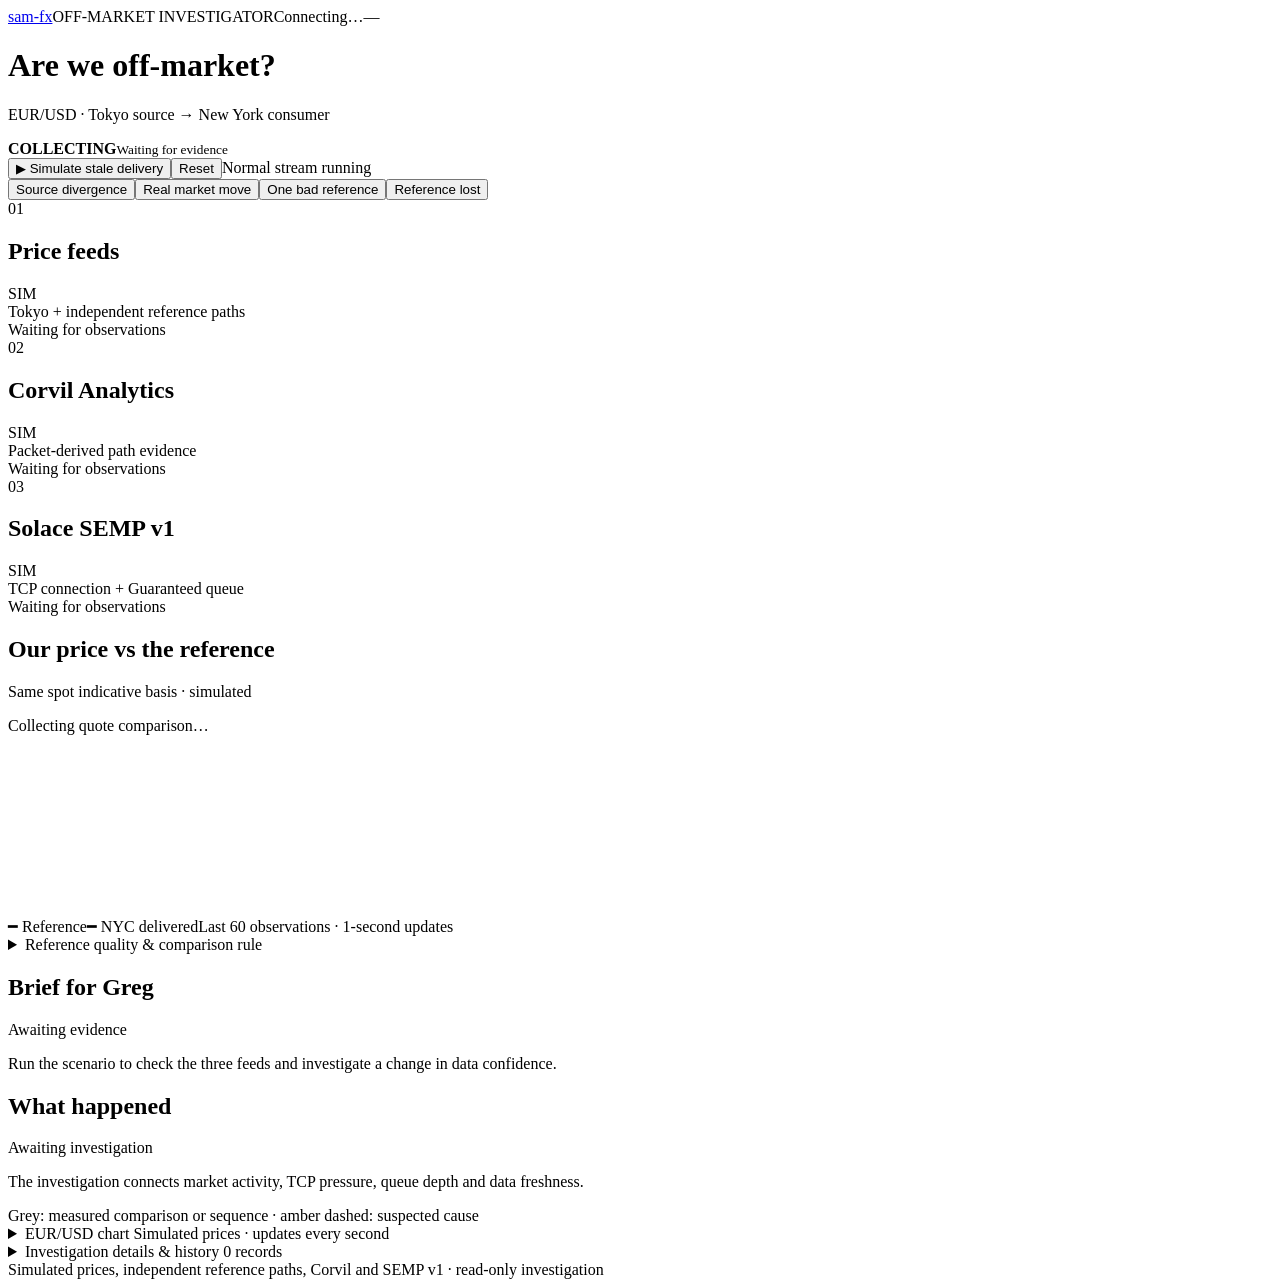
==== commit 2ccdfa95: "Keep all scenario buttons visible" ====
--- a/web/index.html
+++ b/web/index.html
@@ -5,7 +5,7 @@
 <header><a href="/" class="brand">sam-fx</a><span class="desk">OFF-MARKET INVESTIGATOR</span><span class="connection" id="connection">Connecting…</span><time id="clock">—</time></header>
 <main>
 <div class="page-heading"><div><h1>Are we off-market?</h1><p>EUR/USD · Tokyo source → New York consumer</p></div><div class="confidence-summary"><strong id="data-confidence">COLLECTING</strong><small id="confidence-detail">Waiting for evidence</small></div></div>
-<section class="scenarios" aria-label="Demo controls"><div class="scenario-main"><button data-scenario="offmarket_stale" class="primary-scenario">▶ Simulate stale delivery</button><button id="recover" class="quiet">Reset</button><span id="scenario-status" role="status">Normal stream running</span></div><details class="other-scenarios"><summary>Other scenarios</summary><div class="buttons"><button data-scenario="offmarket_source">Source divergence</button><button data-scenario="market_reprice">Real market move</button><button data-scenario="reference_outlier">One bad reference</button><button data-scenario="reference_loss">Reference lost</button></div></details></section>
+<section class="scenarios" aria-label="Demo controls"><div class="scenario-main"><button data-scenario="offmarket_stale" class="primary-scenario">▶ Simulate stale delivery</button><button id="recover" class="quiet">Reset</button><span id="scenario-status" role="status">Normal stream running</span></div><div class="other-scenarios" role="group" aria-label="Other scenarios"><div class="buttons"><button data-scenario="offmarket_source">Source divergence</button><button data-scenario="market_reprice">Real market move</button><button data-scenario="reference_outlier">One bad reference</button><button data-scenario="reference_loss">Reference lost</button></div></div></section>
 <div class="workspace">
 <aside class="feed-column" aria-label="Three simulated source feeds">
 <section class="panel feed-box"><div class="feed-title"><span class="feed-number">01</span><h2>Price feeds</h2><span class="tag">SIM</span></div><div class="feed-subtitle">Tokyo + independent reference paths</div><div id="market-feed"></div><div class="feed-foot" id="market-feed-age">Waiting for observations</div></section>
@@ -36,7 +36,7 @@
 
 </details>
 <details class="panel secondary-panel"><summary>Investigation details & history <span id="journal-count">0 records</span></summary>
-<div class="chat"><h3>Ask about this investigation</h3><div class="buttons"><button data-question="changed">What changed?</button><button data-question="impact">What is affected?</button><button data-question="next">What should I check?</button></div><p id="chat-answer" aria-live="polite">Choose a question to explore the evidence.</p></div><div id="evidence" class="evidence"></div>
+<div class="chat"><button id="follow-latest" hidden>Back to latest investigation</button><h3>Ask about this investigation</h3><div class="buttons"><button data-question="changed">What changed?</button><button data-question="impact">What is affected?</button><button data-question="next">What should I check?</button></div><p id="chat-answer" aria-live="polite">Choose a question to explore the evidence.</p></div><div id="evidence" class="evidence"></div>
 <section class="panel services"><div class="section-head"><h2>Regional delivery</h2><span>Demo topology</span></div><div class="table-scroll"><table><thead><tr><th>Consumer / region</th><th>Health</th><th>Quote age</th><th>In → out /s</th><th>p99 latency</th><th>Drops / gaps</th><th>Telemetry age</th></tr></thead><tbody id="services"></tbody></table></div><div class="table-note">Interval drops / gaps · missing telemetry is unknown, never healthy.</div></section>
 <section class="panel incident-panel"><div class="section-head"><h2>Incident journal</h2></div><div id="incidents" class="incident-list"></div></section>
 
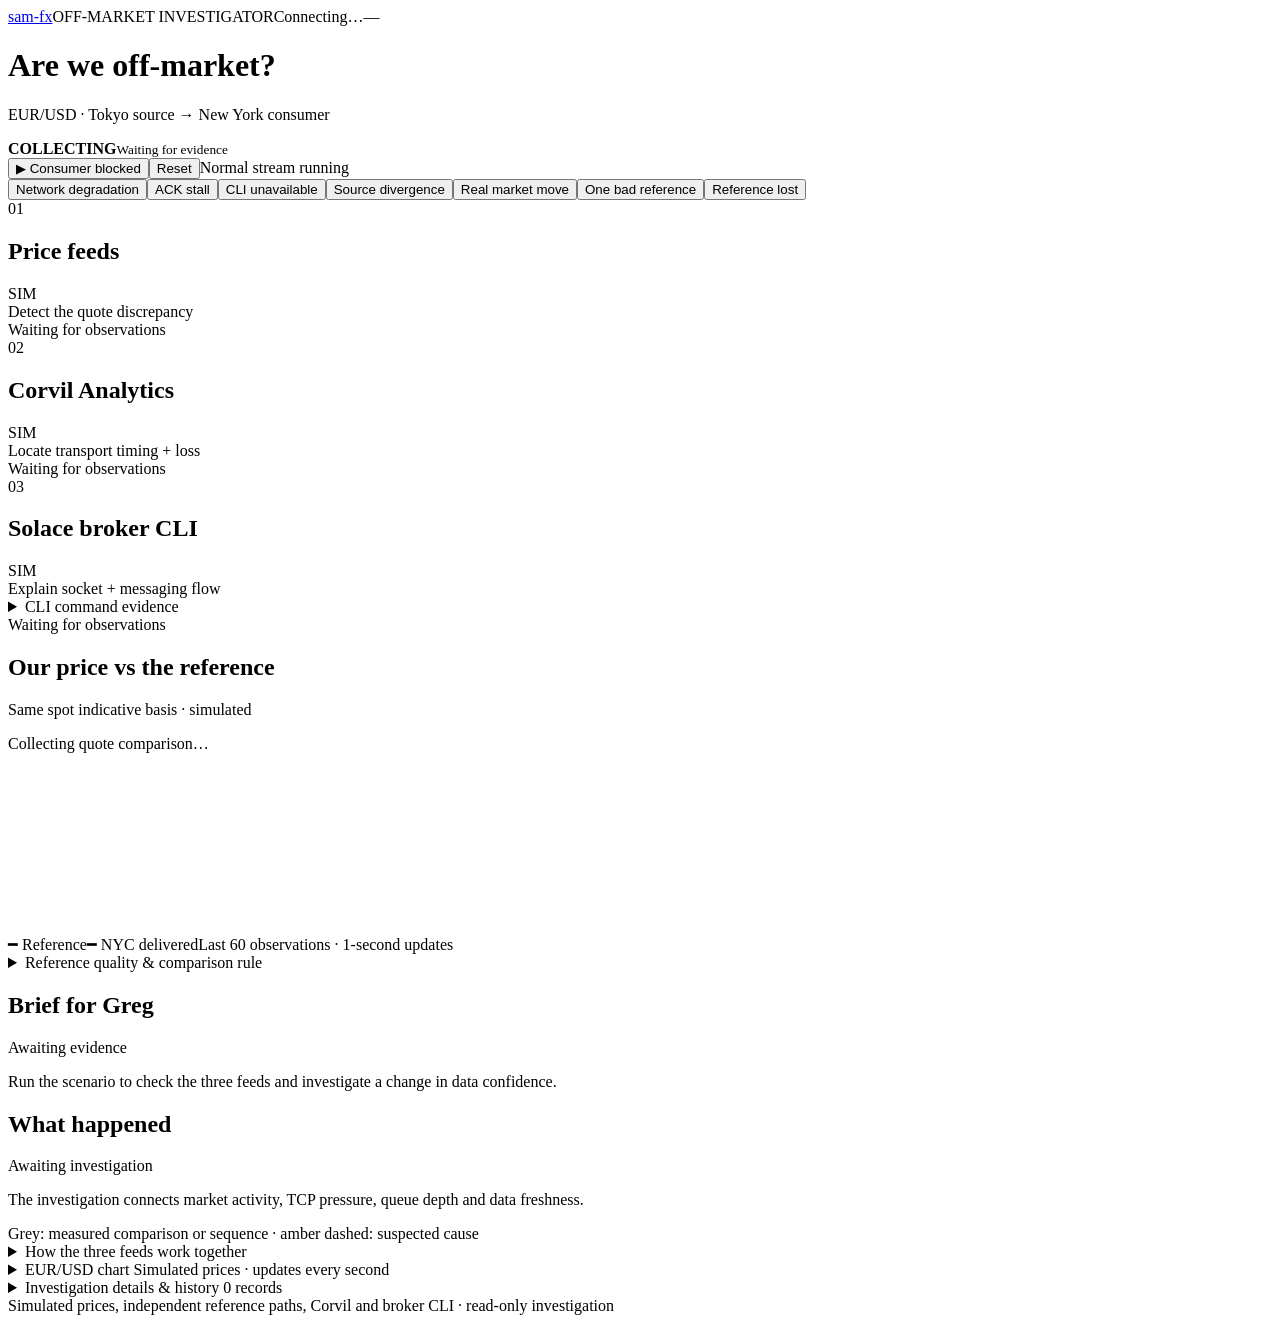
==== commit 3c2a81b0: "Triangulate off-market investigations with broker CLI evidence" ====
--- a/web/index.html
+++ b/web/index.html
@@ -1,23 +1,24 @@
 <!doctype html>
 <html lang="en">
-<head><meta charset="utf-8"><meta name="viewport" content="width=device-width,initial-scale=1"><title>sam-fx · off-market investigator</title><link rel="stylesheet" href="/assets/styles.css"><script src="/assets/chart.js" defer></script><script src="/assets/aiops.js" defer></script><script src="/assets/offmarket.js" defer></script><script src="/assets/app.js" defer></script></head>
+<head><meta charset="utf-8"><meta name="viewport" content="width=device-width,initial-scale=1"><title>sam-fx · off-market investigator</title><link rel="stylesheet" href="/assets/styles.css"><script src="/assets/chart.js" defer></script><script src="/assets/aiops.js" defer></script><script src="/assets/broker.js" defer></script><script src="/assets/offmarket.js" defer></script><script src="/assets/app.js" defer></script></head>
 <body>
 <header><a href="/" class="brand">sam-fx</a><span class="desk">OFF-MARKET INVESTIGATOR</span><span class="connection" id="connection">Connecting…</span><time id="clock">—</time></header>
 <main>
 <div class="page-heading"><div><h1>Are we off-market?</h1><p>EUR/USD · Tokyo source → New York consumer</p></div><div class="confidence-summary"><strong id="data-confidence">COLLECTING</strong><small id="confidence-detail">Waiting for evidence</small></div></div>
-<section class="scenarios" aria-label="Demo controls"><div class="scenario-main"><button data-scenario="offmarket_stale" class="primary-scenario">▶ Simulate stale delivery</button><button id="recover" class="quiet">Reset</button><span id="scenario-status" role="status">Normal stream running</span></div><div class="other-scenarios" role="group" aria-label="Other scenarios"><div class="buttons"><button data-scenario="offmarket_source">Source divergence</button><button data-scenario="market_reprice">Real market move</button><button data-scenario="reference_outlier">One bad reference</button><button data-scenario="reference_loss">Reference lost</button></div></div></section>
+<section class="scenarios" aria-label="Demo controls"><div class="scenario-main"><button data-scenario="offmarket_stale" class="primary-scenario">▶ Consumer blocked</button><button id="recover" class="quiet">Reset</button><span id="scenario-status" role="status">Normal stream running</span></div><div class="other-scenarios" role="group" aria-label="Other scenarios"><div class="buttons"><button data-scenario="offmarket_network">Network degradation</button><button data-scenario="offmarket_ack">ACK stall</button><button data-scenario="offmarket_blind">CLI unavailable</button><button data-scenario="offmarket_source">Source divergence</button><button data-scenario="market_reprice">Real market move</button><button data-scenario="reference_outlier">One bad reference</button><button data-scenario="reference_loss">Reference lost</button></div></div></section>
 <div class="workspace">
 <aside class="feed-column" aria-label="Three simulated source feeds">
-<section class="panel feed-box"><div class="feed-title"><span class="feed-number">01</span><h2>Price feeds</h2><span class="tag">SIM</span></div><div class="feed-subtitle">Tokyo + independent reference paths</div><div id="market-feed"></div><div class="feed-foot" id="market-feed-age">Waiting for observations</div></section>
-<section class="panel feed-box"><div class="feed-title"><span class="feed-number">02</span><h2>Corvil Analytics</h2><span class="tag">SIM</span></div><div class="feed-subtitle">Packet-derived path evidence</div><div id="corvil-feed"></div><div class="feed-foot" id="corvil-feed-age">Waiting for observations</div></section>
-<section class="panel feed-box semp-feed"><div class="feed-title"><span class="feed-number">03</span><h2>Solace SEMP v1</h2><span class="tag">SIM</span></div><div class="feed-subtitle">TCP connection + Guaranteed queue</div><div id="semp-feed"></div><div class="feed-foot" id="semp-feed-age">Waiting for observations</div></section>
+<section class="panel feed-box"><div class="feed-title"><span class="feed-number">01</span><h2>Price feeds</h2><span class="tag">SIM</span></div><div class="feed-subtitle">Detect the quote discrepancy</div><div id="market-feed"></div><div class="feed-foot" id="market-feed-age">Waiting for observations</div></section>
+<section class="panel feed-box"><div class="feed-title"><span class="feed-number">02</span><h2>Corvil Analytics</h2><span class="tag">SIM</span></div><div class="feed-subtitle">Locate transport timing + loss</div><div id="corvil-feed"></div><div class="feed-foot" id="corvil-feed-age">Waiting for observations</div></section>
+<section class="panel feed-box broker-feed"><div class="feed-title"><span class="feed-number">03</span><h2>Solace broker CLI</h2><span class="tag">SIM</span></div><div class="feed-subtitle">Explain socket + messaging flow</div><div id="broker-feed"></div><details class="cli-command-details"><summary>CLI command evidence</summary><div id="cli-captures"></div></details><div class="feed-foot" id="broker-feed-age">Waiting for observations</div></section>
 </aside>
 
 <div class="main-column">
 <section class="panel comparison-panel" aria-label="Delivered price versus independent reference"><div class="section-head"><h2>Our price vs the reference</h2><span>Same spot indicative basis · simulated</span></div><div id="quote-comparison" class="quote-comparison"><p>Collecting quote comparison…</p></div><svg id="comparison-curve" viewBox="0 0 860 110" role="img" aria-label="Recent delivered and reference mid-prices"></svg><div class="comparison-key"><span class="ref-key">━ Reference</span><span class="our-key">━ NYC delivered</span><span>Last 60 observations · 1-second updates</span></div><details class="reference-details"><summary>Reference quality & comparison rule</summary><div id="reference-quality"></div><p>Confirm when our bid/ask band sits at least 1.0 pip outside the reference band for three consecutive seconds. Require at least two distinct contributors, ≤500 ms old, ≤100 ms apart, ≤20 ms clock uncertainty and ≤0.5 pip disagreement. Five aligned observations confirm recovery. All thresholds are demo policy.</p><p>Indicative, like-for-like EUR/USD spot quotes. This comparison does not establish executable arbitrage or fair value. Reference independence is simulated.</p></details></section>
-<section class="panel investigation"><div class="section-head"><h2>Brief for Greg</h2><span id="explanation-mode">Awaiting evidence</span></div><div id="greg-brief" class="greg-brief"><p>Run the scenario to check the three feeds and investigate a change in data confidence.</p></div>
+<section class="panel investigation"><div class="section-head"><h2>Brief for Greg</h2><span id="explanation-mode">Awaiting evidence</span></div><div id="diagnosis-evidence" class="diagnosis-evidence"></div><div id="greg-brief" class="greg-brief"><p>Run the scenario to check the three feeds and investigate a change in data confidence.</p></div>
 <div class="graph-panel"><div class="section-head"><h2>What happened</h2><span id="graph-mode">Awaiting investigation</span></div><div id="explanation-graph" class="explanation-graph"><p>The investigation connects market activity, TCP pressure, queue depth and data freshness.</p></div><div class="graph-note">Grey: measured comparison or sequence · amber dashed: suspected cause</div></div>
 </section>
+<details class="panel secondary-panel"><summary>How the three feeds work together</summary><div class="design-notes"><p><strong>Prices establish the discrepancy.</strong> Compare reference, Tokyo source and NYC delivered bid/ask, ages and quote basis. A market move alone is not an off-market condition.</p><p><strong>Corvil locates transport symptoms.</strong> Segment timing, retransmissions, zero-window probes and an unaffected peer help separate network degradation from a receiver that stopped reading.</p><p><strong>Broker CLI explains delivery mechanics.</strong> Join broker, VPN, client, TCP endpoints, connection epoch, queue and flow. Contrast TCP windows with Guaranteed delivered-unacked limits and queue rates. TCP receipt does not prove application processing.</p><p>These are cross-checks, not three independent votes. Missing CLI weakens diagnosis, not a price discrepancy already established by valid references. Blocked % describes a recent minute, not an instantaneous one-second gauge.</p><p>Production proposal: keep scoped baseline snapshots cached every 5–10 seconds; freeze recent evidence at a price event, then collect a bounded read-only command pack. Do not run broad deep CLI scans on every quote. Verify AD-active role, version support, clocks and capture loss. Counter deltas must stay within the same broker boot and connection epoch.</p><p>Demo boundary: all telemetry and normalized CLI captures are simulated. No SSH broker collector is connected. The LLM can read the frozen evidence; it cannot issue arbitrary CLI or change the detector’s verdict.</p><p><a href="https://docs.solace.com/Security/Viewing-Client-Config-Info.htm" target="_blank" rel="noreferrer">Client / TCP CLI reference</a> · <a href="https://docs.solace.com/Messaging/Guaranteed-Msg/Monitoring-Guaranteed-Messaging.htm" target="_blank" rel="noreferrer">Guaranteed queue / flow reference</a> · <a href="https://www.pico.net/products/corvil-analytics/" target="_blank" rel="noreferrer">Corvil Analytics</a></p></div></details>
 <details class="panel secondary-panel"><summary>EUR/USD chart <span>Simulated prices · updates every second</span></summary>
 <section class="panel price-panel" aria-labelledby="price-title">
 <div class="section-head"><h1 id="price-title">EUR/USD <span class="tag">SIMULATED</span></h1><span id="chart-status">Waiting for prices</span></div>
@@ -44,5 +45,5 @@
 <div class="diagnostics"><span>Market <strong id="market-status">—</strong></span><span>Delivery <strong id="service-status">UNKNOWN</strong></span><span>Active incidents <strong id="incident-count">0</strong></span><span id="investigations">No pending explanations</span><a class="button export" href="/api/handover" download>↓ Export handover</a></div>
 </details>
 </div></div>
-<footer>Simulated prices, independent reference paths, Corvil and SEMP v1 · read-only investigation</footer><p class="error" id="error" role="alert" hidden></p>
+<footer>Simulated prices, independent reference paths, Corvil and broker CLI · read-only investigation</footer><p class="error" id="error" role="alert" hidden></p>
 </main></body></html>
